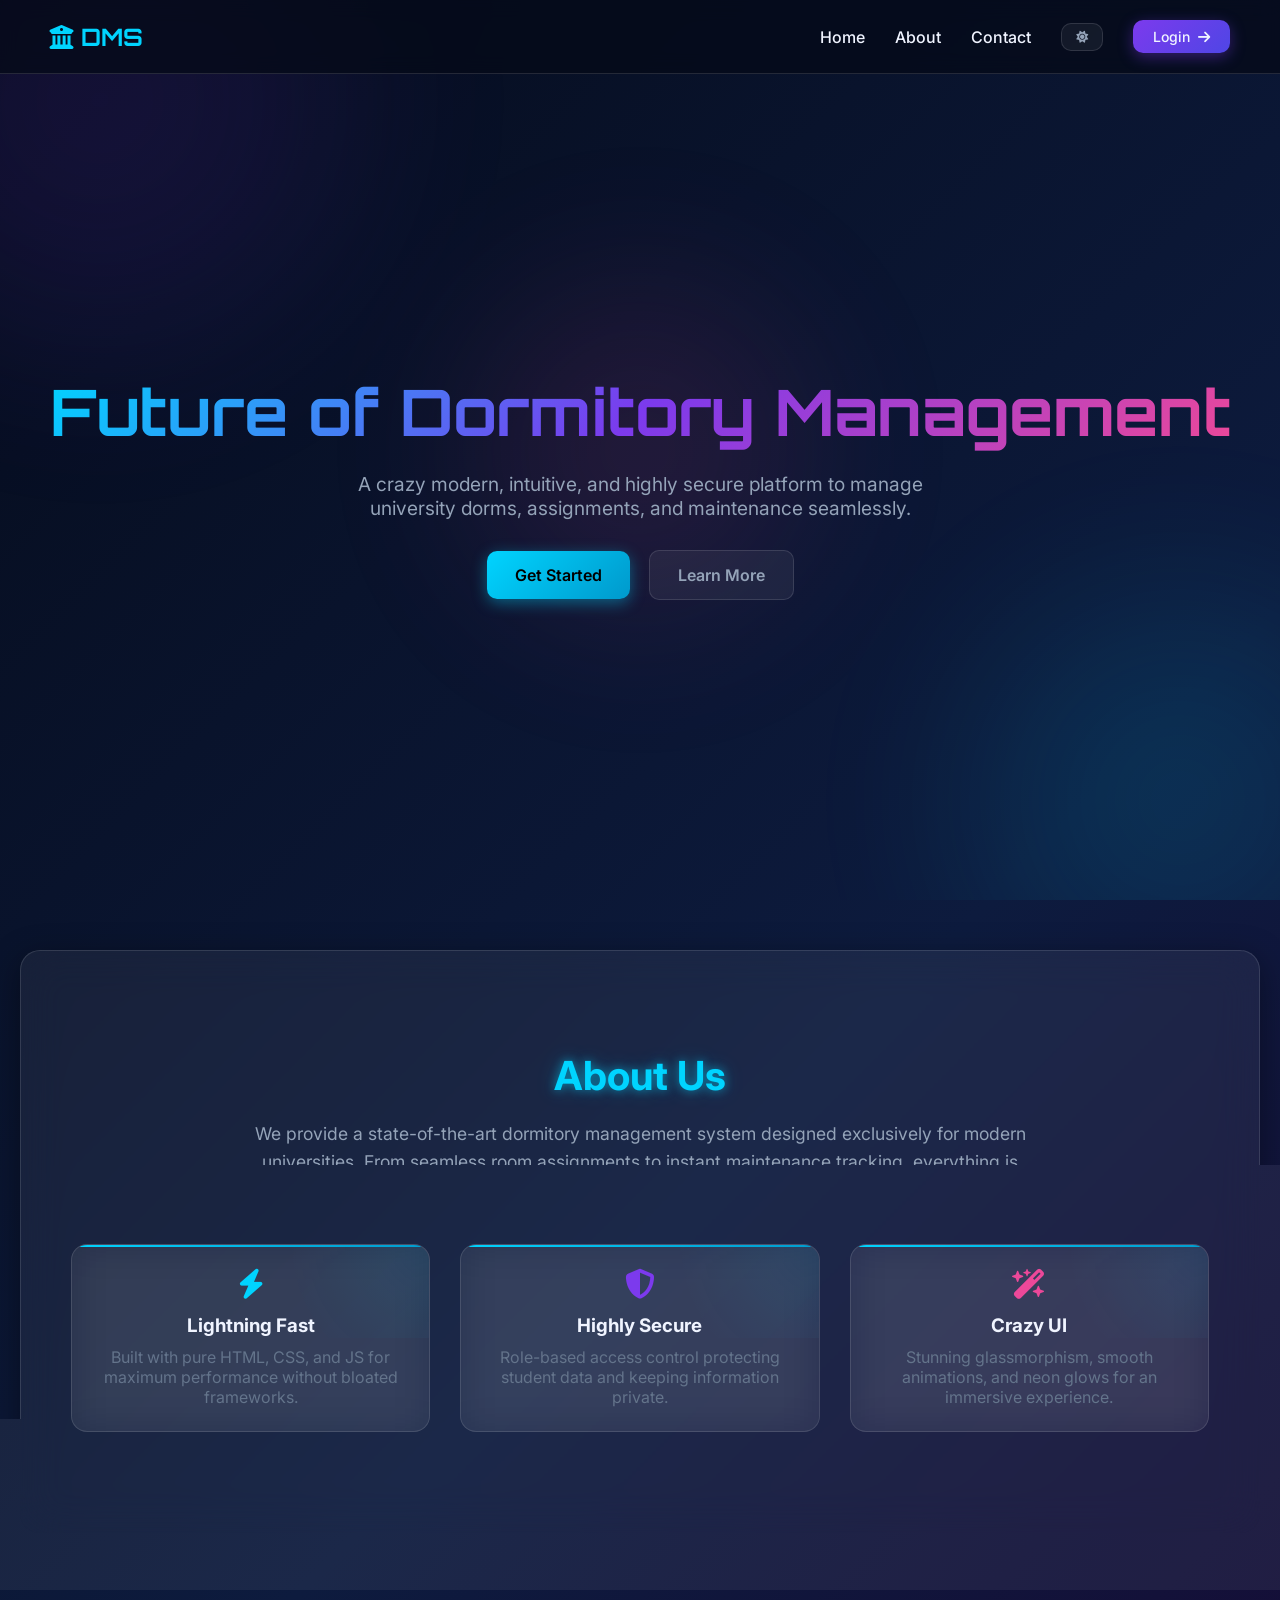
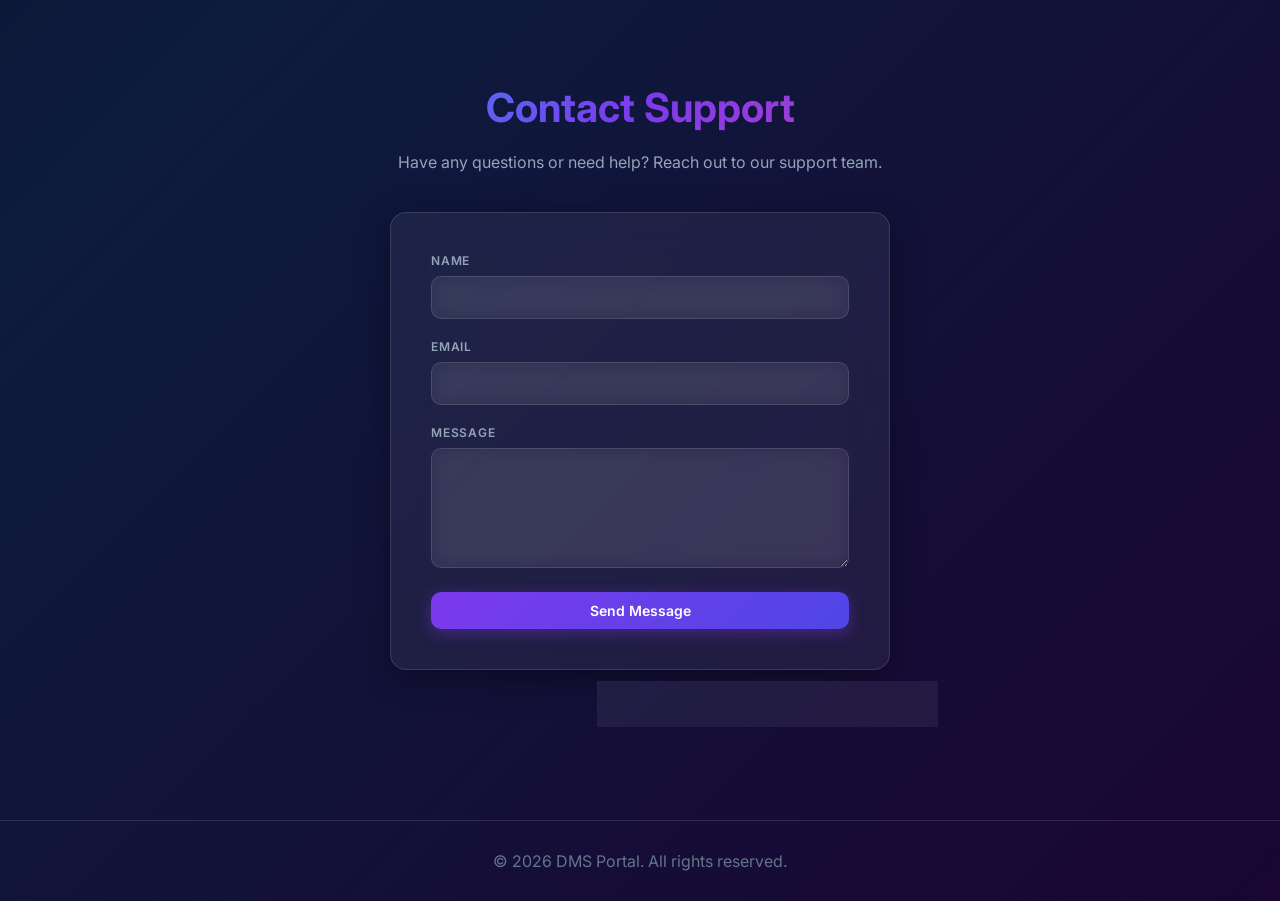
==== index.html @ 6148967f "Initial commit: Dormitory Management System" ====
<!DOCTYPE html>
<html lang="en">
<head>
  <meta charset="UTF-8">
  <meta name="viewport" content="width=device-width, initial-scale=1.0">
  <title>DMS - Home</title>
  <link rel="stylesheet" href="style.css">
  <link rel="stylesheet" href="https://cdnjs.cloudflare.com/ajax/libs/font-awesome/6.5.0/css/all.min.css">
  <style>
    .navbar {
      display: flex; justify-content: space-between; align-items: center;
      padding: 20px 50px; background: rgba(5, 11, 26, 0.8); backdrop-filter: blur(10px);
      position: fixed; width: 100%; top: 0; z-index: 100; border-bottom: 1px solid var(--glass-border);
    }
    .nav-links { display: flex; gap: 30px; align-items: center; }
    .nav-links a { color: var(--text-primary); text-decoration: none; font-weight: 500; transition: color 0.3s; }
    .nav-links a:hover { color: var(--accent-cyan); }
    .hero { min-height: 100vh; display: flex; align-items: center; justify-content: center; text-align: center; padding-top: 70px; }
    .hero h1 { font-family: 'Orbitron', sans-serif; font-size: 4rem; margin-bottom: 20px; }
    .hero p { font-size: 1.2rem; color: var(--text-secondary); max-width: 600px; margin: 0 auto 30px; }
    .section-pad { padding: 100px 50px; text-align: center; }
    .cards-grid { display: grid; grid-template-columns: repeat(auto-fit, minmax(300px, 1fr)); gap: 30px; margin-top: 40px; }
    @media(max-width: 768px) {
      .navbar { padding: 15px 20px; }
      .nav-links { display: none; } /* Simplified for mobile */
      .hero h1 { font-size: 2.5rem; }
    }
  </style>
</head>
<body>
  <div class="bg-animated">
    <div class="bg-orb bg-orb-1"></div><div class="bg-orb bg-orb-2"></div><div class="bg-orb bg-orb-3"></div>
  </div>
  
  <nav class="navbar">
    <div class="logo" style="font-family:'Orbitron'; font-size: 24px; font-weight:bold; color:var(--accent-cyan);">
      <i class="fa-solid fa-building-columns"></i> DMS
    </div>
    <div class="nav-links">
      <a href="#home">Home</a>
      <a href="#about">About</a>
      <a href="#contact">Contact</a>
      <button class="btn btn-ghost btn-sm dark-mode-toggle"><i class="fa-solid fa-sun"></i></button>
      <a href="login.html" class="btn btn-primary" style="padding: 8px 20px;">Login <i class="fa-solid fa-arrow-right"></i></a>
    </div>
  </nav>

  <script src="script.js"></script>
  <section id="home" class="hero">
    <div style="z-index: 1;">
      <h1 class="gradient-text">Future of Dormitory Management</h1>
      <p>A crazy modern, intuitive, and highly secure platform to manage university dorms, assignments, and maintenance seamlessly.</p>
      <a href="login.html" class="btn btn-cyan btn-lg" style="margin-right:15px;">Get Started</a>
      <a href="#about" class="btn btn-ghost btn-lg">Learn More</a>
    </div>
  </section>

  <section id="about" class="section-pad glass-card" style="margin: 50px 20px; border-radius: 20px;">
    <h2 class="neon-text" style="font-size: 2.5rem; margin-bottom: 20px;">About Us</h2>
    <p style="color: var(--text-secondary); max-width: 800px; margin: auto; font-size: 1.1rem; line-height: 1.6;">
      We provide a state-of-the-art dormitory management system designed exclusively for modern universities. 
      From seamless room assignments to instant maintenance tracking, everything is handled in one place with a futuristic and highly responsive UI.
    </p>
    <div class="cards-grid">
      <div class="stat-card">
        <i class="fa-solid fa-bolt" style="font-size:30px; color:var(--accent-cyan); margin-bottom:15px;"></i>
        <h3>Lightning Fast</h3>
        <p style="color: var(--text-muted); margin-top: 10px;">Built with pure HTML, CSS, and JS for maximum performance without bloated frameworks.</p>
      </div>
      <div class="stat-card">
        <i class="fa-solid fa-shield-halved" style="font-size:30px; color:var(--accent-purple); margin-bottom:15px;"></i>
        <h3>Highly Secure</h3>
        <p style="color: var(--text-muted); margin-top: 10px;">Role-based access control protecting student data and keeping information private.</p>
      </div>
      <div class="stat-card">
        <i class="fa-solid fa-wand-magic-sparkles" style="font-size:30px; color:var(--accent-pink); margin-bottom:15px;"></i>
        <h3>Crazy UI</h3>
        <p style="color: var(--text-muted); margin-top: 10px;">Stunning glassmorphism, smooth animations, and neon glows for an immersive experience.</p>
      </div>
    </div>
  </section>

  <section id="contact" class="section-pad">
    <h2 class="gradient-text" style="font-size: 2.5rem; margin-bottom: 20px;">Contact Support</h2>
    <p style="color: var(--text-secondary); margin-bottom: 40px;">Have any questions or need help? Reach out to our support team.</p>
    <form class="glass-card" style="max-width: 500px; margin: 0 auto; padding: 40px; text-align:left;" onsubmit="event.preventDefault(); alert('Message Sent!'); this.reset();">
      <div class="form-group">
        <label class="form-label">Name</label>
        <input type="text" class="form-input" required>
      </div>
      <div class="form-group">
        <label class="form-label">Email</label>
        <input type="email" class="form-input" required>
      </div>
      <div class="form-group">
        <label class="form-label">Message</label>
        <textarea class="form-textarea" required></textarea>
      </div>
      <button type="submit" class="btn btn-primary btn-full">Send Message</button>
    </form>
  </section>

  <footer style="text-align: center; padding: 30px; border-top: 1px solid var(--glass-border); color: var(--text-muted); margin-top: 50px;">
    &copy; 2026 DMS Portal. All rights reserved.
  </footer>
</body>
</html>
---- style.css ----
/* ============================================
   DMS - Dormitory Management System
   Global Styles
   ============================================ */

@import url('https://fonts.googleapis.com/css2?family=Inter:wght@300;400;500;600;700;800;900&family=Orbitron:wght@400;500;600;700;800;900&display=swap');

/* ---- CSS Variables ---- */
:root {
  --bg-primary: #050b1a;
  --bg-secondary: #0a1628;
  --bg-card: rgba(255, 255, 255, 0.04);
  --bg-card-hover: rgba(255, 255, 255, 0.08);
  --glass: rgba(255, 255, 255, 0.06);
  --glass-border: rgba(255, 255, 255, 0.12);
  --glass-hover: rgba(255, 255, 255, 0.1);

  --accent-cyan: #00d4ff;
  --accent-purple: #7c3aed;
  --accent-blue: #2563eb;
  --accent-pink: #ec4899;
  --accent-green: #10b981;
  --accent-orange: #f59e0b;

  --grad-primary: linear-gradient(135deg, #667eea 0%, #764ba2 100%);
  --grad-cyan: linear-gradient(135deg, #00d4ff 0%, #0099cc 100%);
  --grad-purple: linear-gradient(135deg, #7c3aed 0%, #4f46e5 100%);
  --grad-green: linear-gradient(135deg, #10b981 0%, #059669 100%);
  --grad-orange: linear-gradient(135deg, #f59e0b 0%, #d97706 100%);
  --grad-pink: linear-gradient(135deg, #ec4899 0%, #be185d 100%);
  --grad-bg: linear-gradient(135deg, #050b1a 0%, #0d1b3e 50%, #1a0533 100%);

  --text-primary: #f0f4ff;
  --text-secondary: #94a3b8;
  --text-muted: #64748b;

  --sidebar-width: 260px;
  --navbar-height: 70px;
  --border-radius: 16px;
  --border-radius-sm: 10px;
  --border-radius-lg: 24px;

  --shadow-glow-cyan: 0 0 20px rgba(0, 212, 255, 0.3);
  --shadow-glow-purple: 0 0 20px rgba(124, 58, 237, 0.3);
  --shadow-card: 0 8px 32px rgba(0, 0, 0, 0.4);
  --shadow-lg: 0 20px 60px rgba(0, 0, 0, 0.5);

  --transition: all 0.3s cubic-bezier(0.4, 0, 0.2, 1);
  --transition-fast: all 0.15s ease;
  --transition-slow: all 0.5s cubic-bezier(0.4, 0, 0.2, 1);
}

/* Enhanced Light mode */
body.light-mode {
  --bg-primary: #f8fafc;
  --bg-secondary: #f1f5f9;
  --bg-card: rgba(255, 255, 255, 0.65);
  --bg-card-hover: rgba(255, 255, 255, 0.9);
  --glass: rgba(255, 255, 255, 0.55);
  --glass-border: rgba(255, 255, 255, 0.6);
  --glass-hover: rgba(255, 255, 255, 0.85);
  --text-primary: #0f172a;
  --text-secondary: #334155;
  --text-muted: #64748b;
  --grad-bg: linear-gradient(135deg, #e0c3fc 0%, #8ec5fc 50%, #e0c3fc 100%);
  --shadow-card: 0 15px 35px rgba(100, 116, 139, 0.15), inset 0 0 0 1px rgba(255,255,255,0.5);
}

body.light-mode {
  background-size: 200% 200%;
  animation: gradientShift 10s ease infinite;
}

@keyframes gradientShift {
  0% { background-position: 0% 50%; }
  50% { background-position: 100% 50%; }
  100% { background-position: 0% 50%; }
}

body.light-mode .bg-orb {
  opacity: 0.8;
  filter: blur(50px);
}

body.light-mode .bg-orb-1 {
  background: radial-gradient(circle, #ff9a9e, transparent);
}
body.light-mode .bg-orb-2 {
  background: radial-gradient(circle, #fecfef, transparent);
}
body.light-mode .bg-orb-3 {
  background: radial-gradient(circle, #a1c4fd, transparent);
}

body.light-mode .glass-card {
  box-shadow: 0 20px 40px rgba(148, 163, 184, 0.2);
  border: 1px solid rgba(255, 255, 255, 0.8);
  backdrop-filter: blur(25px);
  -webkit-backdrop-filter: blur(25px);
}

body.light-mode .stat-card {
  background: linear-gradient(135deg, rgba(255,255,255,0.9), rgba(255,255,255,0.5));
}

/* ---- Reset & Base ---- */
*, *::before, *::after { box-sizing: border-box; margin: 0; padding: 0; }

html { scroll-behavior: smooth; }

body {
  font-family: 'Inter', sans-serif;
  background: var(--grad-bg);
  color: var(--text-primary);
  min-height: 100vh;
  overflow-x: hidden;
  transition: var(--transition);
}

/* ---- Scrollbar ---- */
::-webkit-scrollbar { width: 6px; height: 6px; }
::-webkit-scrollbar-track { background: var(--bg-secondary); }
::-webkit-scrollbar-thumb { background: var(--accent-purple); border-radius: 3px; }
::-webkit-scrollbar-thumb:hover { background: var(--accent-cyan); }

/* ---- Animated Background ---- */
.bg-animated {
  position: fixed;
  inset: 0;
  z-index: 0;
  overflow: hidden;
  pointer-events: none;
}

.bg-orb {
  position: absolute;
  border-radius: 50%;
  filter: blur(80px);
  opacity: 0.15;
  animation: orbFloat 8s ease-in-out infinite;
}

.bg-orb-1 {
  width: 600px; height: 600px;
  background: radial-gradient(circle, #7c3aed, transparent);
  top: -200px; left: -200px;
  animation-delay: 0s;
}
.bg-orb-2 {
  width: 500px; height: 500px;
  background: radial-gradient(circle, #00d4ff, transparent);
  bottom: -150px; right: -150px;
  animation-delay: -3s;
}
.bg-orb-3 {
  width: 400px; height: 400px;
  background: radial-gradient(circle, #ec4899, transparent);
  top: 50%; left: 50%;
  transform: translate(-50%, -50%);
  animation-delay: -6s;
}

@keyframes orbFloat {
  0%, 100% { transform: translate(0, 0) scale(1); }
  33% { transform: translate(30px, -30px) scale(1.05); }
  66% { transform: translate(-20px, 20px) scale(0.95); }
}

/* ---- Particles Canvas ---- */
#particles-canvas {
  position: fixed;
  inset: 0;
  z-index: 0;
  pointer-events: none;
}

/* ---- Glass Card ---- */
.glass-card {
  background: var(--glass);
  backdrop-filter: blur(20px);
  -webkit-backdrop-filter: blur(20px);
  border: 1px solid var(--glass-border);
  border-radius: var(--border-radius);
  box-shadow: var(--shadow-card);
  transition: var(--transition);
}

.glass-card:hover {
  background: var(--glass-hover);
  border-color: rgba(0, 212, 255, 0.3);
  box-shadow: var(--shadow-card), var(--shadow-glow-cyan);
  transform: translateY(-2px);
}

/* ---- Buttons ---- */
.btn {
  display: inline-flex;
  align-items: center;
  gap: 8px;
  padding: 10px 20px;
  border: none;
  border-radius: var(--border-radius-sm);
  font-family: 'Inter', sans-serif;
  font-size: 14px;
  font-weight: 600;
  cursor: pointer;
  transition: var(--transition);
  text-decoration: none;
  white-space: nowrap;
  position: relative;
  overflow: hidden;
  user-select: none;
}

.btn::before {
  content: '';
  position: absolute;
  inset: 0;
  background: rgba(255,255,255,0.1);
  opacity: 0;
  transition: var(--transition-fast);
}

.btn:hover::before { opacity: 1; }

.btn:active { 
  transform: scale(0.97);
}

.btn:disabled {
  opacity: 0.5;
  cursor: not-allowed;
}

.btn-primary {
  background: var(--grad-purple);
  color: #fff;
  box-shadow: 0 4px 15px rgba(124, 58, 237, 0.4);
}
.btn-primary:hover { 
  box-shadow: 0 8px 30px rgba(124, 58, 237, 0.6); 
  transform: translateY(-2px);
}

.btn-cyan {
  background: var(--grad-cyan);
  color: #000;
  box-shadow: 0 4px 15px rgba(0, 212, 255, 0.4);
}
.btn-cyan:hover { 
  box-shadow: 0 8px 30px rgba(0, 212, 255, 0.6); 
  transform: translateY(-2px);
}

.btn-green {
  background: var(--grad-green);
  color: #fff;
  box-shadow: 0 4px 15px rgba(16, 185, 129, 0.4);
}
.btn-green:hover { 
  box-shadow: 0 8px 30px rgba(16, 185, 129, 0.6); 
  transform: translateY(-2px);
}

.btn-orange {
  background: var(--grad-orange);
  color: #fff;
  box-shadow: 0 4px 15px rgba(245, 158, 11, 0.4);
}
.btn-orange:hover { 
  box-shadow: 0 8px 30px rgba(245, 158, 11, 0.6); 
  transform: translateY(-2px);
}

.btn-danger {
  background: linear-gradient(135deg, #ef4444, #dc2626);
  color: #fff;
  box-shadow: 0 4px 15px rgba(239, 68, 68, 0.4);
}
.btn-danger:hover { 
  box-shadow: 0 8px 30px rgba(239, 68, 68, 0.6); 
  transform: translateY(-2px);
}

.btn-ghost {
  background: var(--glass);
  color: var(--text-secondary);
  border: 1px solid var(--glass-border);
}
.btn-ghost:hover { 
  background: var(--glass-hover); 
  color: var(--text-primary);
  border-color: rgba(0, 212, 255, 0.3);
}

.btn-sm { padding: 7px 14px; font-size: 12px; }
.btn-lg { padding: 14px 28px; font-size: 16px; }
.btn-full { width: 100%; justify-content: center; }

/* ---- Form Elements ---- */
.form-group {
  position: relative;
  margin-bottom: 20px;
}

.form-label {
  display: block;
  font-size: 12px;
  font-weight: 600;
  color: var(--text-secondary);
  text-transform: uppercase;
  letter-spacing: 0.8px;
  margin-bottom: 8px;
}

.form-input, .form-select, .form-textarea {
  width: 100%;
  padding: 12px 16px;
  background: var(--glass);
  border: 1px solid var(--glass-border);
  border-radius: var(--border-radius-sm);
  color: var(--text-primary);
  font-family: 'Inter', sans-serif;
  font-size: 14px;
  transition: var(--transition);
  outline: none;
  backdrop-filter: blur(10px);
}

.form-input:hover, .form-select:hover, .form-textarea:hover {
  border-color: rgba(0, 212, 255, 0.3);
  background: var(--glass-hover);
}

.form-input:focus, .form-select:focus, .form-textarea:focus {
  border-color: var(--accent-cyan);
  box-shadow: 0 0 0 3px rgba(0, 212, 255, 0.15), var(--shadow-glow-cyan);
  background: var(--glass-hover);
  transform: translateY(-1px);
}

.form-input::placeholder { color: var(--text-muted); }

.form-select option {
  background: #0a1628;
  color: var(--text-primary);
}

.form-textarea {
  resize: vertical;
  min-height: 120px;
}

.input-icon-wrap {
  position: relative;
}

.input-icon-wrap .form-input {
  padding-left: 44px;
}

.input-icon-wrap .input-icon {
  position: absolute;
  left: 14px;
  top: 50%;
  transform: translateY(-50%);
  color: var(--text-muted);
  font-size: 16px;
  pointer-events: none;
  transition: var(--transition-fast);
}

.input-icon-wrap .form-input:focus ~ .input-icon,
.input-icon-wrap:focus-within .input-icon {
  color: var(--accent-cyan);
}

.input-icon-wrap .toggle-pw {
  position: absolute;
  right: 14px;
  top: 50%;
  transform: translateY(-50%);
  color: var(--text-muted);
  cursor: pointer;
  font-size: 16px;
  transition: var(--transition-fast);
  background: none;
  border: none;
  padding: 0;
}

.input-icon-wrap .toggle-pw:hover { color: var(--accent-cyan); }

/* ---- Toast Notifications ---- */
#toast-container {
  position: fixed;
  top: 20px;
  right: 20px;
  z-index: 9999;
  display: flex;
  flex-direction: column;
  gap: 10px;
  pointer-events: none;
}

.toast {
  display: flex;
  align-items: center;
  gap: 12px;
  padding: 14px 20px;
  border-radius: var(--border-radius-sm);
  backdrop-filter: blur(20px);
  border: 1px solid var(--glass-border);
  box-shadow: var(--shadow-lg);
  font-size: 14px;
  font-weight: 500;
  min-width: 280px;
  max-width: 380px;
  pointer-events: all;
  animation: toastIn 0.4s cubic-bezier(0.34, 1.56, 0.64, 1) forwards;
  color: #fff;
}

.toast.removing { animation: toastOut 0.3s ease forwards; }

.toast-success { background: rgba(16, 185, 129, 0.2); border-color: rgba(16, 185, 129, 0.4); }
.toast-error   { background: rgba(239, 68, 68, 0.2);  border-color: rgba(239, 68, 68, 0.4); }
.toast-info    { background: rgba(0, 212, 255, 0.15); border-color: rgba(0, 212, 255, 0.3); }
.toast-warning { background: rgba(245, 158, 11, 0.2); border-color: rgba(245, 158, 11, 0.4); }

.toast i { font-size: 18px; }
.toast-success i { color: #10b981; }
.toast-error   i { color: #ef4444; }
.toast-info    i { color: #00d4ff; }
.toast-warning i { color: #f59e0b; }

@keyframes toastIn {
  from { opacity: 0; transform: translateX(100px) scale(0.8); }
  to   { opacity: 1; transform: translateX(0) scale(1); }
}
@keyframes toastOut {
  from { opacity: 1; transform: translateX(0) scale(1); }
  to   { opacity: 0; transform: translateX(100px) scale(0.8); }
}

/* ---- Modal ---- */
.modal-overlay {
  position: fixed;
  inset: 0;
  background: rgba(0, 0, 0, 0.7);
  backdrop-filter: blur(8px);
  z-index: 1000;
  display: flex;
  align-items: center;
  justify-content: center;
  opacity: 0;
  visibility: hidden;
  transition: var(--transition);
}

.modal-overlay.active {
  opacity: 1;
  visibility: visible;
}

.modal {
  background: var(--bg-secondary);
  border: 1px solid var(--glass-border);
  border-radius: var(--border-radius-lg);
  padding: 32px;
  max-width: 440px;
  width: 90%;
  box-shadow: var(--shadow-lg);
  transform: scale(0.8) translateY(20px);
  transition: var(--transition);
}

.modal-overlay.active .modal {
  transform: scale(1) translateY(0);
}

.modal-icon {
  width: 64px; height: 64px;
  border-radius: 50%;
  display: flex; align-items: center; justify-content: center;
  font-size: 28px;
  margin: 0 auto 20px;
}

.modal-icon.danger { background: rgba(239, 68, 68, 0.15); color: #ef4444; }
.modal-icon.success { background: rgba(16, 185, 129, 0.15); color: #10b981; }

.modal h3 { text-align: center; font-size: 20px; font-weight: 700; margin-bottom: 10px; }
.modal p  { text-align: center; color: var(--text-secondary); font-size: 14px; margin-bottom: 24px; }

.modal-actions { display: flex; gap: 12px; justify-content: center; }

/* ---- Loading Screen ---- */
#loading-screen {
  position: fixed;
  inset: 0;
  background: var(--bg-primary);
  z-index: 9998;
  display: flex;
  flex-direction: column;
  align-items: center;
  justify-content: center;
  gap: 20px;
  transition: opacity 0.5s ease, visibility 0.5s ease;
}

#loading-screen.hidden {
  opacity: 0;
  visibility: hidden;
}

.loader-logo {
  font-family: 'Orbitron', sans-serif;
  font-size: 28px;
  font-weight: 800;
  background: linear-gradient(135deg, #00d4ff, #7c3aed);
  -webkit-background-clip: text;
  -webkit-text-fill-color: transparent;
  background-clip: text;
  letter-spacing: 4px;
}

.loader-bar {
  width: 200px;
  height: 3px;
  background: var(--glass);
  border-radius: 2px;
  overflow: hidden;
}

.loader-bar-fill {
  height: 100%;
  background: linear-gradient(90deg, #7c3aed, #00d4ff);
  border-radius: 2px;
  animation: loaderFill 1.5s ease forwards;
}

@keyframes loaderFill {
  from { width: 0%; }
  to   { width: 100%; }
}

.loader-dots {
  display: flex;
  gap: 8px;
}

.loader-dot {
  width: 8px; height: 8px;
  border-radius: 50%;
  background: var(--accent-cyan);
  animation: dotPulse 1.2s ease-in-out infinite;
}

.loader-dot:nth-child(2) { animation-delay: 0.2s; background: var(--accent-purple); }
.loader-dot:nth-child(3) { animation-delay: 0.4s; background: var(--accent-pink); }

@keyframes dotPulse {
  0%, 80%, 100% { transform: scale(0.6); opacity: 0.4; }
  40% { transform: scale(1); opacity: 1; }
}

/* ---- Stat Cards ---- */
.stat-card {
  background: var(--glass);
  backdrop-filter: blur(20px);
  border: 1px solid var(--glass-border);
  border-radius: var(--border-radius);
  padding: 24px;
  position: relative;
  overflow: hidden;
  transition: var(--transition);
  cursor: default;
}

.stat-card::before {
  content: '';
  position: absolute;
  top: 0; left: 0; right: 0;
  height: 2px;
  background: var(--card-accent, var(--grad-cyan));
}

.stat-card::after {
  content: '';
  position: absolute;
  top: -50%; right: -50%;
  width: 100%; height: 100%;
  background: radial-gradient(circle, var(--card-glow, rgba(0,212,255,0.08)), transparent 70%);
  pointer-events: none;
}

.stat-card:hover {
  transform: translateY(-4px);
  border-color: rgba(0, 212, 255, 0.3);
  box-shadow: var(--shadow-card), 0 0 30px var(--card-glow, rgba(0,212,255,0.15));
}

.stat-card-icon {
  width: 52px; height: 52px;
  border-radius: 14px;
  display: flex; align-items: center; justify-content: center;
  font-size: 22px;
  margin-bottom: 16px;
}

.stat-card-value {
  font-family: 'Orbitron', sans-serif;
  font-size: 32px;
  font-weight: 700;
  line-height: 1;
  margin-bottom: 6px;
}

.stat-card-label {
  font-size: 13px;
  color: var(--text-secondary);
  font-weight: 500;
  text-transform: uppercase;
  letter-spacing: 0.5px;
}

.stat-card-trend {
  position: absolute;
  top: 20px; right: 20px;
  font-size: 12px;
  font-weight: 600;
  padding: 4px 10px;
  border-radius: 20px;
}

.trend-up   { background: rgba(16,185,129,0.15); color: #10b981; }
.trend-down { background: rgba(239,68,68,0.15);  color: #ef4444; }

/* ---- Table ---- */
.table-wrap {
  overflow-x: auto;
  border-radius: var(--border-radius);
}

.data-table {
  width: 100%;
  border-collapse: collapse;
  font-size: 14px;
}

.data-table thead th {
  padding: 14px 16px;
  text-align: left;
  font-size: 11px;
  font-weight: 700;
  text-transform: uppercase;
  letter-spacing: 1px;
  color: var(--text-muted);
  background: rgba(0,0,0,0.2);
  border-bottom: 1px solid var(--glass-border);
  white-space: nowrap;
}

.data-table tbody tr {
  border-bottom: 1px solid rgba(255,255,255,0.04);
  transition: var(--transition-fast);
}

.data-table tbody tr:hover {
  background: var(--glass-hover);
}

.data-table tbody td {
  padding: 14px 16px;
  color: var(--text-secondary);
  vertical-align: middle;
}

.data-table tbody td:first-child { color: var(--text-primary); font-weight: 600; }

.badge {
  display: inline-flex;
  align-items: center;
  gap: 4px;
  padding: 4px 10px;
  border-radius: 20px;
  font-size: 11px;
  font-weight: 600;
  text-transform: uppercase;
  letter-spacing: 0.5px;
}

.badge-cyan    { background: rgba(0,212,255,0.15);   color: #00d4ff; }
.badge-purple  { background: rgba(124,58,237,0.15);  color: #a78bfa; }
.badge-green   { background: rgba(16,185,129,0.15);  color: #10b981; }
.badge-orange  { background: rgba(245,158,11,0.15);  color: #f59e0b; }
.badge-pink    { background: rgba(236,72,153,0.15);  color: #ec4899; }

/* ---- Section Header ---- */
.section-header {
  display: flex;
  align-items: center;
  justify-content: space-between;
  margin-bottom: 24px;
  flex-wrap: wrap;
  gap: 12px;
}

.section-title {
  font-size: 20px;
  font-weight: 700;
  display: flex;
  align-items: center;
  gap: 10px;
}

.section-title i {
  color: var(--accent-cyan);
}

/* ---- Animations ---- */
@keyframes fadeInUp {
  from { opacity: 0; transform: translateY(30px); }
  to   { opacity: 1; transform: translateY(0); }
}

@keyframes fadeIn {
  from { opacity: 0; }
  to   { opacity: 1; }
}

@keyframes slideInLeft {
  from { opacity: 0; transform: translateX(-30px); }
  to   { opacity: 1; transform: translateX(0); }
}

@keyframes slideInDown {
  from { opacity: 0; transform: translateY(-20px); }
  to   { opacity: 1; transform: translateY(0); }
}

@keyframes pulse-glow {
  0%, 100% { box-shadow: 0 0 10px rgba(0,212,255,0.3); }
  50%       { box-shadow: 0 0 25px rgba(0,212,255,0.6); }
}

@keyframes shake {
  0%, 100% { transform: translateX(0); }
  10%, 30%, 50%, 70%, 90% { transform: translateX(-8px); }
  20%, 40%, 60%, 80% { transform: translateX(8px); }
}

.animate-fade-up  { animation: fadeInUp 0.5s ease forwards; }
.animate-fade-in  { animation: fadeIn 0.4s ease forwards; }
.animate-slide-left { animation: slideInLeft 0.4s ease forwards; }
.shake { animation: shake 0.5s ease; }

/* ---- Neon Text ---- */
.neon-text {
  color: var(--accent-cyan);
  text-shadow: 0 0 10px rgba(0,212,255,0.5), 0 0 20px rgba(0,212,255,0.3);
}

.gradient-text {
  background: linear-gradient(135deg, #00d4ff, #7c3aed, #ec4899);
  -webkit-background-clip: text;
  -webkit-text-fill-color: transparent;
  background-clip: text;
}

/* ---- Avatar ---- */
.avatar {
  border-radius: 50%;
  object-fit: cover;
  border: 2px solid var(--glass-border);
}

.avatar-placeholder {
  border-radius: 50%;
  display: flex; align-items: center; justify-content: center;
  font-weight: 700;
  font-size: 18px;
  color: #fff;
  background: var(--grad-purple);
  border: 2px solid rgba(124,58,237,0.4);
  flex-shrink: 0;
}

/* ---- Divider ---- */
.divider {
  height: 1px;
  background: var(--glass-border);
  margin: 20px 0;
}

/* ---- Empty State ---- */
.empty-state {
  text-align: center;
  padding: 60px 20px;
  color: var(--text-muted);
}

.empty-state i {
  font-size: 48px;
  margin-bottom: 16px;
  opacity: 0.4;
  display: block;
}

.empty-state p { font-size: 15px; }

/* ---- Responsive Utilities ---- */
@media (max-width: 768px) {
  .hide-mobile { display: none !important; }
}

@media (min-width: 769px) {
  .hide-desktop { display: none !important; }
}

/* ---- Crazy UI Enhancements ---- */
@keyframes crazyFloat {
  0% { transform: translateY(0px) rotate(0deg); }
  25% { transform: translateY(-8px) rotate(1deg); }
  50% { transform: translateY(0px) rotate(0deg); }
  75% { transform: translateY(8px) rotate(-1deg); }
  100% { transform: translateY(0px) rotate(0deg); }
}

.stat-card {
  transition: transform 0.4s cubic-bezier(0.175, 0.885, 0.32, 1.275), box-shadow 0.4s ease, border-color 0.4s ease !important;
}
.stat-card:hover {
  transform: translateY(-15px) scale(1.05) rotate(2deg) !important;
  box-shadow: 0 30px 60px rgba(0,212,255,0.4), 0 0 50px rgba(124,58,237,0.5) !important;
  border-color: var(--accent-cyan) !important;
  z-index: 10;
}

.glass-card {
  transition: all 0.5s cubic-bezier(0.175, 0.885, 0.32, 1.275) !important;
}
.glass-card:hover {
  transform: translateY(-5px) scale(1.02);
  box-shadow: 0 20px 50px rgba(0,0,0,0.6), 0 0 40px rgba(124,58,237,0.3) !important;
}

.btn {
  position: relative;
  overflow: hidden;
}
.btn::after {
  content: '';
  position: absolute;
  top: -50%; left: -50%;
  width: 200%; height: 200%;
  background: radial-gradient(circle, rgba(255,255,255,0.3) 0%, transparent 60%);
  opacity: 0;
  transform: scale(0.5);
  transition: opacity 0.4s, transform 0.4s;
  pointer-events: none;
}
.btn:hover::after {
  opacity: 1;
  transform: scale(1);
}

.login-card {
  animation: fadeInUp 0.7s cubic-bezier(0.34,1.56,0.64,1) forwards, crazyFloat 6s ease-in-out infinite alternate !important;
}

/* Heading styles optimized for light and dark modes */
.login-container {
  position: fixed;
  inset: 0;
  display: flex;
  align-items: center;
  justify-content: center;
  padding: 20px;
  z-index: 1;
}

.login-card {
  width: 100%;
  max-width: 420px;
  padding: 48px;
  animation: fadeInUp 0.7s cubic-bezier(0.34, 1.56, 0.64, 1) forwards;
}

.login-header {
  text-align: center;
  margin-bottom: 32px;
}

.login-logo {
  display: flex;
  align-items: center;
  justify-content: center;
  gap: 10px;
  font-family: 'Orbitron', sans-serif;
  font-size: 28px;
  font-weight: 800;
  color: var(--accent-cyan);
  margin-bottom: 16px;
  letter-spacing: 2px;
}

.login-header h1 {
  font-size: 28px;
  margin-bottom: 8px;
}

.login-subtitle {
  font-size: 13px;
  color: var(--text-muted);
  text-transform: uppercase;
  letter-spacing: 1px;
}

.login-divider {
  display: flex;
  align-items: center;
  gap: 12px;
  margin: 28px 0;
  color: var(--text-muted);
  font-size: 12px;
  text-transform: uppercase;
  letter-spacing: 1px;
}

.login-divider::before,
.login-divider::after {
  content: '';
  flex: 1;
  height: 1px;
  background: var(--glass-border);
}

.demo-creds {
  display: flex;
  flex-direction: column;
  gap: 10px;
  padding: 16px;
  background: rgba(0, 212, 255, 0.05);
  border: 1px solid rgba(0, 212, 255, 0.2);
  border-radius: var(--border-radius-sm);
  font-size: 12px;
}

.demo-cred-item {
  display: flex;
  justify-content: space-between;
  align-items: center;
  gap: 10px;
}

.demo-cred-item strong {
  color: var(--text-secondary);
  min-width: 60px;
}

.demo-cred-item code {
  background: rgba(0, 0, 0, 0.3);
  padding: 4px 8px;
  border-radius: 4px;
  font-family: 'Courier New', monospace;
  color: var(--accent-cyan);
  font-size: 11px;
  letter-spacing: 0.5px;
}

@media (max-width: 480px) {
  .login-card {
    padding: 32px 24px;
  }

  .login-header h1 {
    font-size: 24px;
  }

  .demo-cred-item {
    flex-direction: column;
    align-items: flex-start;
  }
}


/* ---- Login Container ---- */
.login-container {
  position: fixed;
  inset: 0;
  display: flex;
  align-items: center;
  justify-content: center;
  z-index: 100;
  padding: 20px;
}

.login-card {
  width: 100%;
  max-width: 420px;
  padding: 50px 40px;
  animation: fadeInUp 0.8s cubic-bezier(0.34, 1.56, 0.64, 1) forwards;
}

.login-header {
  text-align: center;
  margin-bottom: 40px;
}

.login-logo {
  display: flex;
  align-items: center;
  justify-content: center;
  gap: 10px;
  font-family: 'Orbitron', sans-serif;
  font-size: 28px;
  font-weight: 800;
  margin-bottom: 20px;
  background: linear-gradient(135deg, #00d4ff, #7c3aed);
  -webkit-background-clip: text;
  -webkit-text-fill-color: transparent;
  background-clip: text;
}

.login-header h1 {
  font-size: 28px;
  font-weight: 700;
  margin-bottom: 8px;
}

.login-subtitle {
  font-size: 13px;
  color: var(--text-muted);
  text-transform: uppercase;
  letter-spacing: 1px;
}

.login-divider {
  display: flex;
  align-items: center;
  gap: 12px;
  margin: 30px 0;
  color: var(--text-muted);
  font-size: 12px;
  text-transform: uppercase;
  letter-spacing: 0.5px;
}

.login-divider::before,
.login-divider::after {
  content: '';
  flex: 1;
  height: 1px;
  background: var(--glass-border);
}

.demo-creds {
  display: flex;
  flex-direction: column;
  gap: 10px;
  padding: 16px;
  background: rgba(0, 212, 255, 0.05);
  border: 1px solid rgba(0, 212, 255, 0.2);
  border-radius: var(--border-radius-sm);
  font-size: 12px;
}

.demo-cred-item {
  display: flex;
  justify-content: space-between;
  align-items: center;
}

.demo-cred-item strong {
  color: var(--text-secondary);
}

.demo-cred-item code {
  background: rgba(0, 0, 0, 0.3);
  padding: 4px 8px;
  border-radius: 4px;
  font-family: 'Courier New', monospace;
  color: var(--accent-cyan);
  font-weight: 600;
}

.login-footer {
  text-align: center;
  margin-top: 24px;
  font-size: 12px;
  color: var(--text-muted);
}

.login-footer a {
  color: var(--accent-cyan);
  text-decoration: none;
  transition: var(--transition-fast);
}

.login-footer a:hover {
  color: var(--accent-purple);
}

/* ---- Student Section ---- */
.student-section {
  display: none;
  animation: fadeIn 0.4s ease forwards;
}

.student-section.active {
  display: block;
}

/* ---- Search Bar ---- */
.search-bar {
  transition: var(--transition-fast);
}

.search-bar:focus-within {
  border-color: var(--accent-cyan);
  box-shadow: 0 0 15px rgba(0, 212, 255, 0.2);
}

/* ---- Responsive Mobile ---- */
@media (max-width: 768px) {
  .dashboard-layout {
    flex-direction: column;
  }

  .sidebar {
    width: 100%;
    height: auto;
    border-right: none;
    border-bottom: 1px solid var(--glass-border);
    flex-direction: row;
    align-items: center;
    padding: 15px 20px;
    overflow-x: auto;
  }

  .sidebar-header {
    padding: 0;
    border: none;
    margin: 0 20px 0 0;
    min-width: 150px;
  }

  .sidebar-nav {
    flex-direction: row;
    gap: 10px;
    flex: 1;
    overflow-x: auto;
    padding: 0;
  }

  .nav-link {
    padding: 8px 12px;
    font-size: 12px;
    white-space: nowrap;
  }

  .sidebar-footer {
    padding: 0;
    border: none;
    margin-left: auto;
  }

  .main-content {
    height: auto;
  }

  .topbar {
    flex-direction: column;
    gap: 12px;
    height: auto;
    padding: 15px;
  }

  .page-content {
    padding: 20px;
  }

  .grid-cards {
    grid-template-columns: 1fr;
  }

  .login-card {
    padding: 40px 24px;
  }

  .login-header h1 {
    font-size: 24px;
  }

  .login-logo {
    font-size: 24px;
  }

  .data-table {
    font-size: 12px;
  }

  .data-table thead th,
  .data-table tbody td {
    padding: 10px 8px;
  }

  .btn-sm {
    padding: 5px 10px;
    font-size: 11px;
  }
}

@media (max-width: 480px) {
  .sidebar {
    flex-wrap: wrap;
  }

  .sidebar-header {
    width: 100%;
    margin-bottom: 10px;
  }

  .sidebar-nav {
    width: 100%;
  }

  .sidebar-footer {
    width: 100%;
    margin-top: 10px;
  }

  .topbar {
    padding: 12px;
  }

  .page-content {
    padding: 15px;
  }

  .glass-card {
    padding: 20px !important;
  }

  .stat-card {
    padding: 16px;
  }

  .stat-card-value {
    font-size: 24px;
  }

  .section-title {
    font-size: 16px;
  }

  .form-input,
  .form-select,
  .form-textarea {
    font-size: 16px;
  }
}

/* ---- Accessibility ---- */
@media (prefers-reduced-motion: reduce) {
  * {
    animation-duration: 0.01ms !important;
    animation-iteration-count: 1 !important;
    transition-duration: 0.01ms !important;
  }
}

/* ---- Print Styles ---- */
@media print {
  .sidebar,
  .topbar,
  .btn,
  .dark-mode-toggle {
    display: none;
  }

  .main-content {
    flex: 1;
  }

  .page-content {
    padding: 0;
  }

  .glass-card {
    box-shadow: none;
    border: 1px solid #ccc;
  }
}


/* ---- Badge Notification ---- */
.badge-notification {
  display: inline-flex;
  align-items: center;
  justify-content: center;
  min-width: 20px;
  height: 20px;
  padding: 0 6px;
  background: linear-gradient(135deg, #ec4899, #f43f5e);
  color: #fff;
  border-radius: 10px;
  font-size: 11px;
  font-weight: 700;
  animation: pulse-badge 2s ease-in-out infinite;
}

@keyframes pulse-badge {
  0%, 100% { transform: scale(1); }
  50% { transform: scale(1.1); }
}
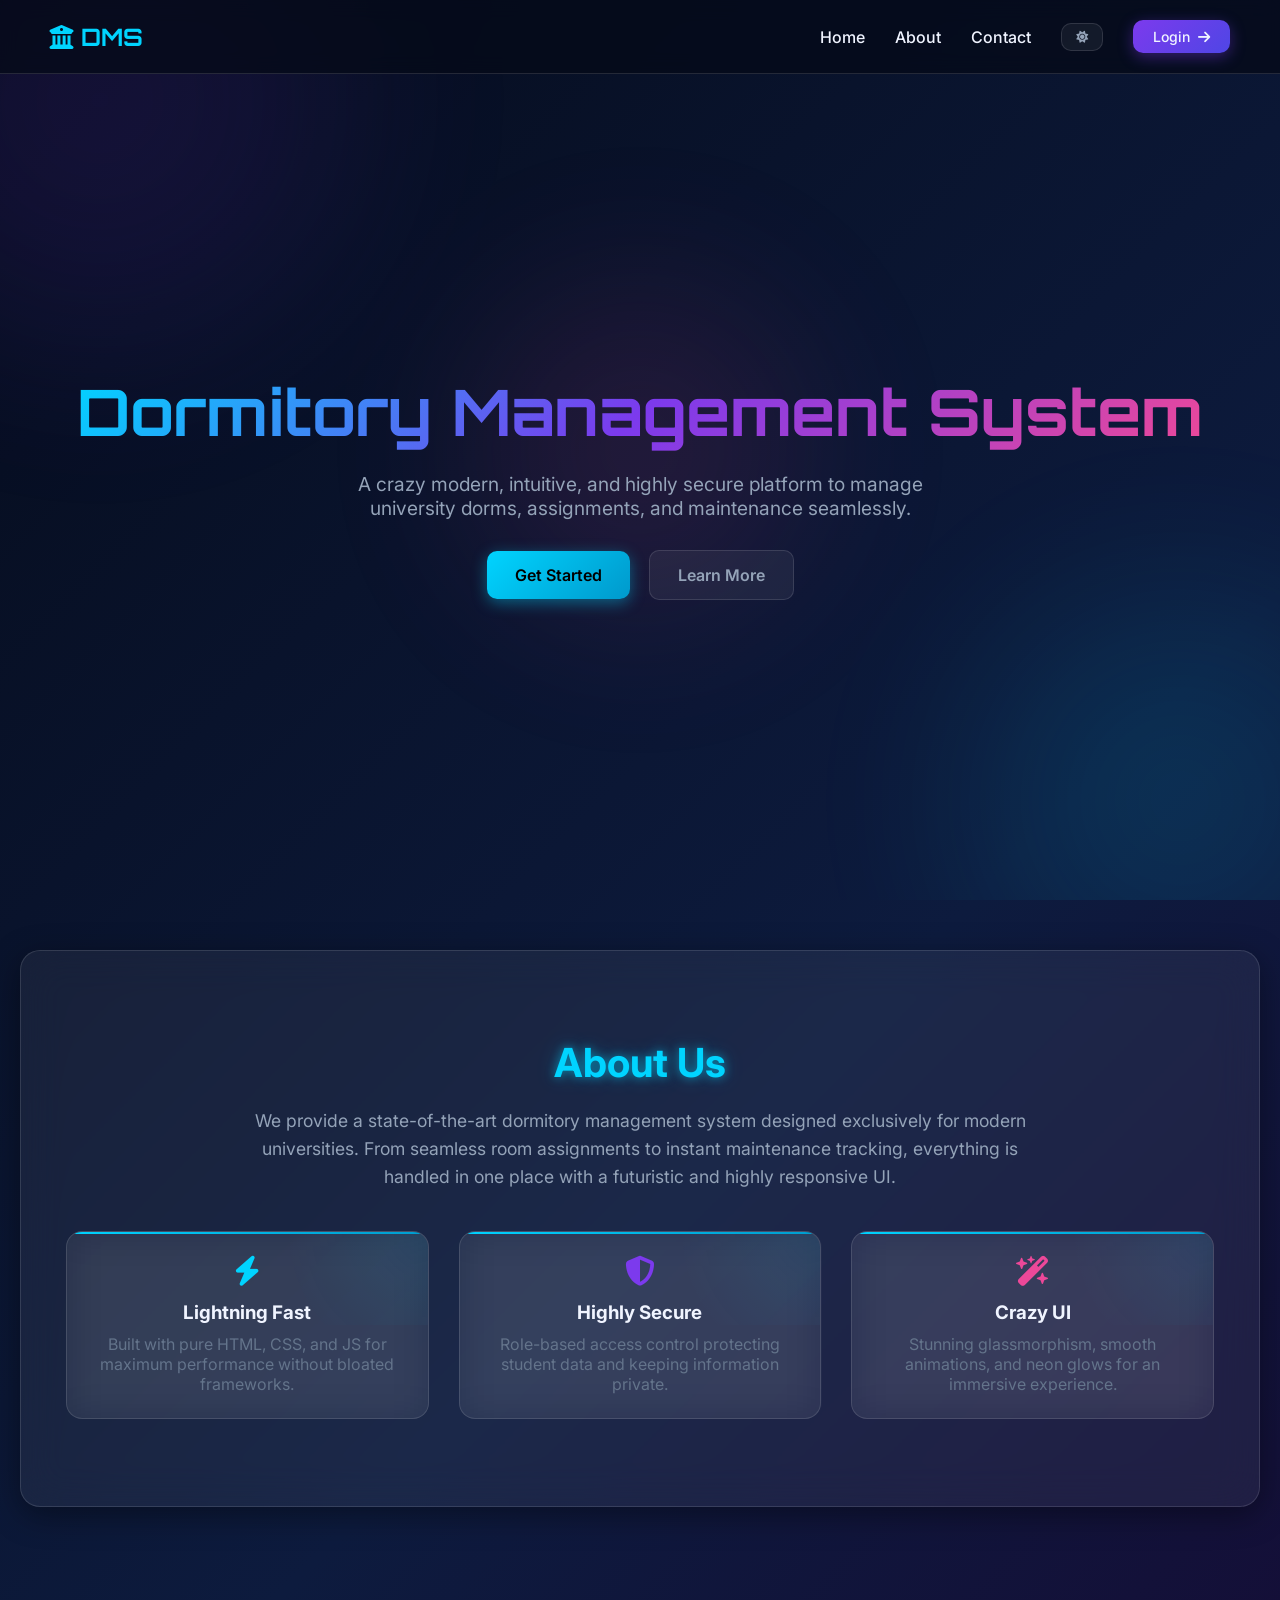
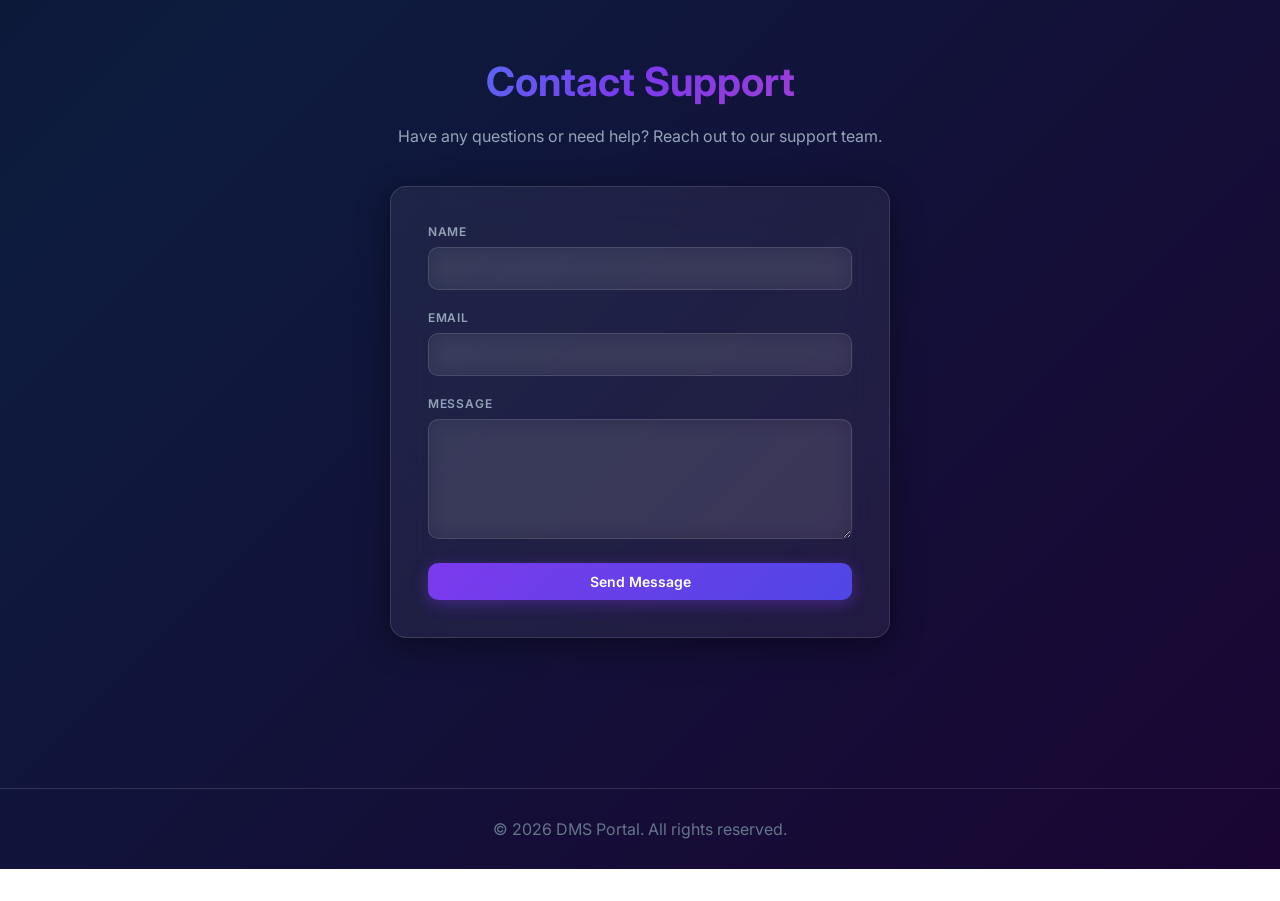
==== commit b48af21a: "Update dashboard to use real data from localStorage" ====
--- a/index.html
+++ b/index.html
@@ -48,7 +48,7 @@
   <script src="script.js"></script>
   <section id="home" class="hero">
     <div style="z-index: 1;">
-      <h1 class="gradient-text">Future of Dormitory Management</h1>
+      <h1 class="gradient-text">Dormitory Management System</h1>
       <p>A crazy modern, intuitive, and highly secure platform to manage university dorms, assignments, and maintenance seamlessly.</p>
       <a href="login.html" class="btn btn-cyan btn-lg" style="margin-right:15px;">Get Started</a>
       <a href="#about" class="btn btn-ghost btn-lg">Learn More</a>
--- a/style.css
+++ b/style.css
@@ -456,6 +456,8 @@
   opacity: 0;
   visibility: hidden;
   transition: var(--transition);
+  overflow-y: auto;
+  padding: 20px;
 }
 
 .modal-overlay.active {
@@ -473,6 +475,9 @@
   box-shadow: var(--shadow-lg);
   transform: scale(0.8) translateY(20px);
   transition: var(--transition);
+  max-height: 90vh;
+  overflow-y: auto;
+  margin: auto;
 }
 
 .modal-overlay.active .modal {
